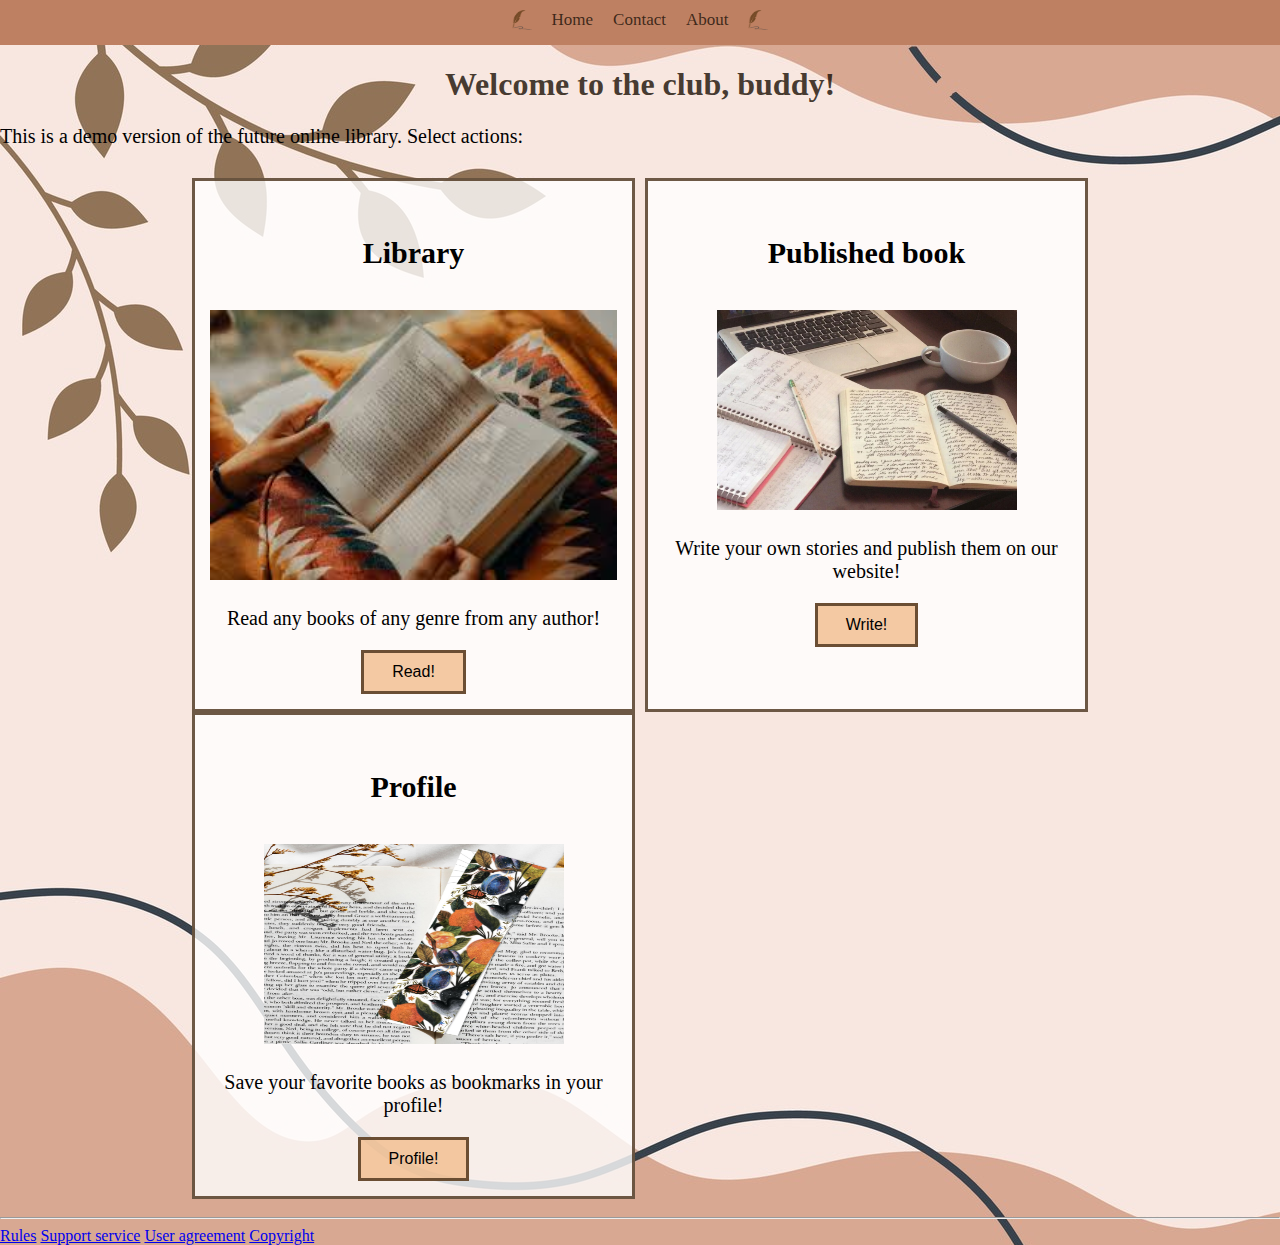
==== html/index.html @ 0eadd73e "Add files via upload" ====
<!DOCTYPE html>
<html lang="en">
<head>
    <meta charset="UTF-8">
    <meta name="viewport" content="width=device-width, initial-scale=1.0">
    
    <link rel="stylesheet" href="../css/Style.css">
    
    <title>DemoOnlib</title>
</head>

<body>

<div class="navigation-bar">
    <div><img src="../Image/Logo.png" alt="Logo" width="20" height="20"></div>
    <div><a class="active" href="#home">Home</a></div>
    <div><a class="active" href="#contact">Contact</a></div>
    <div><a class="active" href="#about">About</a></div>  
    <div class="logo1"><img src="../Image/Logo.png" alt="Logo" width="20" height="20"></div>
    
</div>


    
<h1 class="main_h">Welcome to the club, buddy!</h1>
<p class="main_paragraph">This is a demo version of the future online library. Select actions:</p>
    
<div class="grid-container">
    <div class="grid-item">
        <h4 class="heading">Library</h4>
        <img class="imgc" src="../Image/Book.jpg" alt="Reading books" width="300" height="200">
        <p class = "paragraph">Read any books of any genre from any author!</p>
        <button class="button">Read!</button>
    </div>
    <div class="grid-item">
        <h4 class="heading">Published book </h4>
        <img src="../Image/WriteBook.jpg" alt="Writing books" width="300" height="200">
        <p class = "paragraph">Write your own stories and publish them on our website!</p>
        <button class="button">Write!</button>
    </div>
    <div class="grid-item">
        <h4 class="heading">Profile</h4>
        <img src="../Image/ReadBook.jpg" alt="Saving books" width="300" height="200">
        <p class = "paragraph">Save your favorite books as bookmarks in your profile!</p>
        <button class="button">Profile!</button>
    </div>  
</div> 

<hr>
<footer>
    <a href="#rules">Rules</a>
    <a href="#SupportService">Support service</a>
    <a href="#UserAgreement">User agreement</a>
    <a href="#Copyright">Copyright</a>
  </footer>

</body>
</html>
---- css/Style.css ----
@media(max-width: 400px){
  .grid-container{
    grid-template-columns: repeat(1, 1fr);
  }
  .grid-item {
    padding: 10px;
  }
}

body{
  background:url(../Image/background.jpg);
  margin:0;
}
.grid-container {
    display: grid;

    column-gap: 10px;
    grid-template-columns: repeat(auto-fill, minmax(340px, 1fr));
    /* background-color: rgba(136, 77, 47, 0.8); */
    margin: 0 auto;
    width: 70%;
    padding: 10px;
    max-width: 1200px;
    justify-content: center;
  }
  .grid-item {
    
    background-color: rgba(255, 255, 255, 0.8);
    border: 3px solid rgba(73, 48, 24, 0.8);
    padding: 15px;
    font-size: 30px;
    text-align: center;
    transition: transform 0.2s;
  }

  .grid-item:hover {
    background-color: rgba(241, 189, 141, 0.8);
    transform: scale(1.13);

  }
.heading{
  font-size: 30px;
}
.paragraph{
  font-size: 20px;
  
}
.main_h{
  color: rgba(22, 11, 1, 0.8);
  text-align: center;
}
.main_paragraph{
  font-size: 20px;
}
.button{
  background-color: rgba(241, 189, 141, 0.8);
  border: solid rgba(73, 48, 24, 0.8);
  color: rgb(0, 0, 0);
  padding: 10px 28px;
  text-align: center;
  text-decoration: none;
  font-size: 16px;

}
.button:hover{
  font-size: 20px;
  color: rgba(20, 13, 7, 0.8);
  background-color: #be8062;
  border: rgba(73, 48, 24, 0.8);
}

.navigation-bar{
  display: flex;
  background-color: #be8062;
  justify-content: center;
}
.navigation-bar > div {
  background-color: #be8062;
  margin: 5px;
  padding: 5px;
  font-size: 17px;
}
.active{
  background-color: #be8062;
  color: rgba(26, 16, 8, 0.8);
  text-align: center;
  text-decoration: none;
  display: inline-block;
}
.active:hover{
  color: rgba(241, 189, 141, 0.8);
}
.logo1{
  justify-content: right;
}

.imgc {
  width: 100%;
  height: auto;
  max-width: 100%;
}
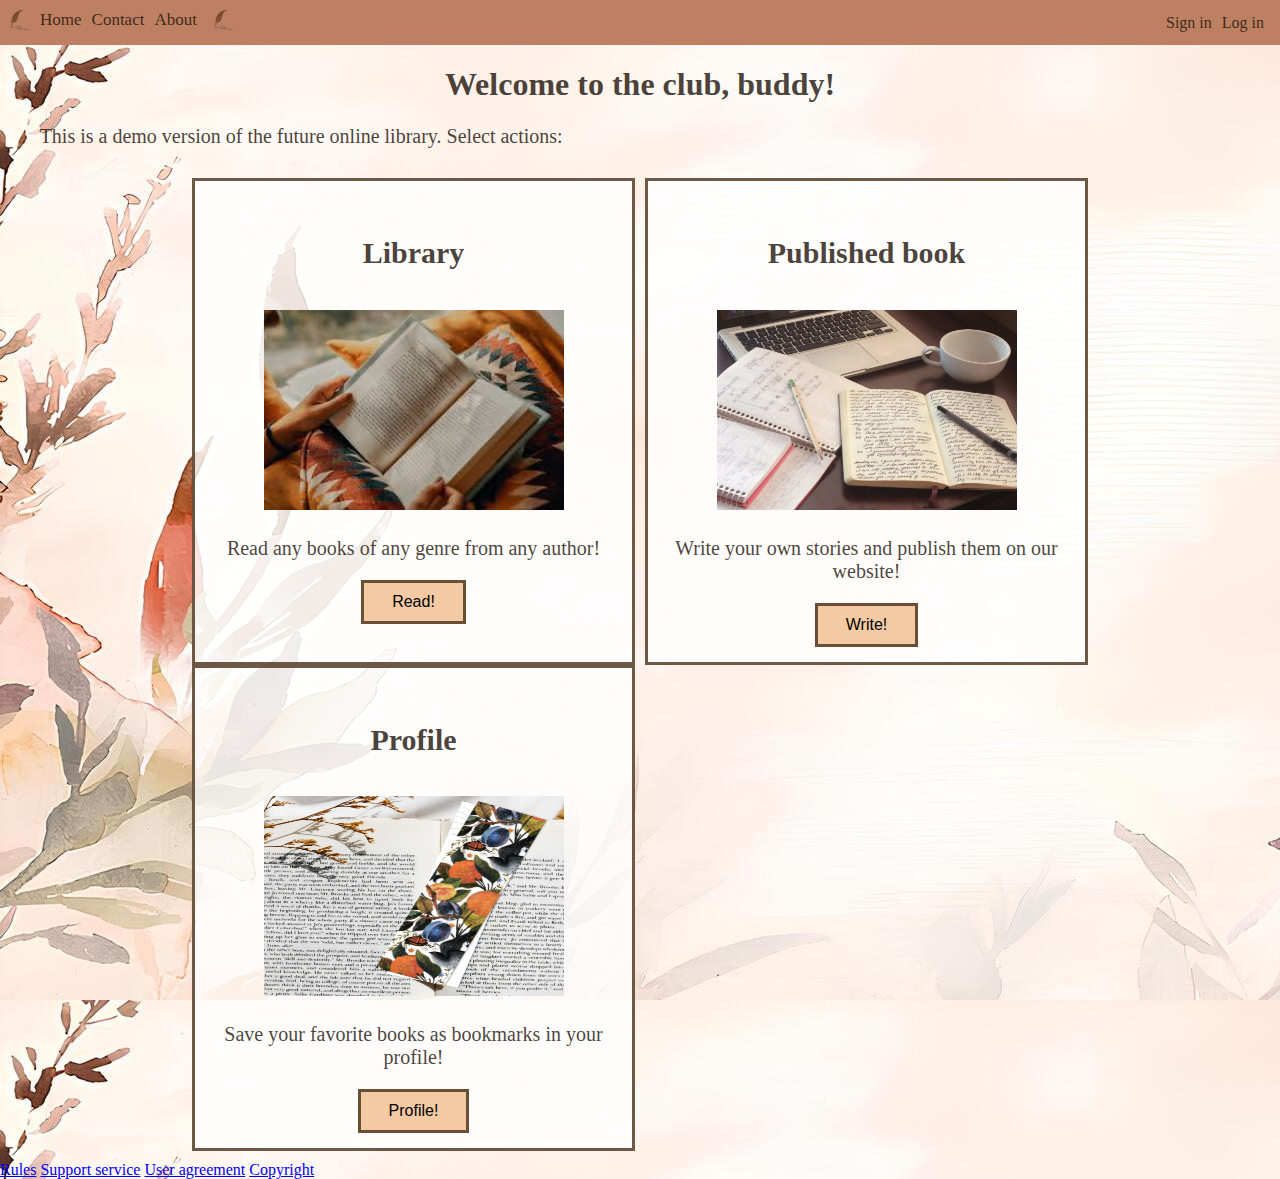
==== commit 373dd8cc: "Add files via upload" ====
--- a/html/index.html
+++ b/html/index.html
@@ -12,18 +12,26 @@
 <body>
 
 <div class="navigation-bar">
-    <div><img src="../Image/Logo.png" alt="Logo" width="20" height="20"></div>
-    <div><a class="active" href="#home">Home</a></div>
-    <div><a class="active" href="#contact">Contact</a></div>
-    <div><a class="active" href="#about">About</a></div>  
-    <div class="logo1"><img src="../Image/Logo.png" alt="Logo" width="20" height="20"></div>
+    <div class="navbar">
+        <div class="logo"><img src="../Image/Logo.png" alt="Logo" width="20" height="20"></div>
+        <a class="active" href="#home">Home</a>
+        <a class="active" href="#contact">Contact</a>
+        <a class="active" href="#about">About &nbsp &nbsp</a>
+        <div class="logo"><img src="../Image/Logo.png" alt="Logo" width="20" height="20"></div>
+    </div>  
+    
+    
+    <div class="account"></div>
+        <a class="active2" href="#SigIn">Sign in</a>
+        <a class="active2" href="#LogIn">Log in &nbsp &nbsp</a>
+    </div>
     
 </div>
 
 
     
 <h1 class="main_h">Welcome to the club, buddy!</h1>
-<p class="main_paragraph">This is a demo version of the future online library. Select actions:</p>
+<p class="main_paragraph">&nbsp &nbsp &nbsp &nbsp This is a demo version of the future online library. Select actions:</p>
     
 <div class="grid-container">
     <div class="grid-item">
@@ -46,13 +54,12 @@
     </div>  
 </div> 
 
-<hr>
+
 <footer>
     <a href="#rules">Rules</a>
     <a href="#SupportService">Support service</a>
     <a href="#UserAgreement">User agreement</a>
     <a href="#Copyright">Copyright</a>
   </footer>
-
 </body>
 </html>--- a/css/Style.css
+++ b/css/Style.css
@@ -1,13 +1,3 @@
-
-@media(max-width: 400px){
-  .grid-container{
-    grid-template-columns: repeat(1, 1fr);
-  }
-  .grid-item {
-    padding: 10px;
-  }
-}
-
 body{
   background:url(../Image/background.jpg);
   margin:0;
@@ -32,6 +22,7 @@
     font-size: 30px;
     text-align: center;
     transition: transform 0.2s;
+    color: rgba(26, 16, 8, 0.8);
   }
 
   .grid-item:hover {
@@ -47,11 +38,12 @@
   
 }
 .main_h{
-  color: rgba(22, 11, 1, 0.8);
   text-align: center;
+  color: rgba(26, 16, 8, 0.8);
 }
 .main_paragraph{
   font-size: 20px;
+  color: rgba(26, 16, 8, 0.8);
 }
 .button{
   background-color: rgba(241, 189, 141, 0.8);
@@ -72,8 +64,9 @@
 
 .navigation-bar{
   display: flex;
+  justify-content: space-between;
+  align-items: center;
   background-color: #be8062;
-  justify-content: center;
 }
 .navigation-bar > div {
   background-color: #be8062;
@@ -81,22 +74,35 @@
   padding: 5px;
   font-size: 17px;
 }
+.navbar{
+  display: flex;  
+  flex-grow: 1;
+}
+.account{
+  display: flex; 
+  margin-left: auto;
+}
 .active{
   background-color: #be8062;
   color: rgba(26, 16, 8, 0.8);
   text-align: center;
   text-decoration: none;
+  margin-left: 10px;
+}
+.active2{
+  background-color: #be8062;
+  color: rgba(26, 16, 8, 0.8);
+  text-align: center;
+  text-decoration: none;
+  margin-left: 10px;
   display: inline-block;
+  justify-content: left;
+
 }
 .active:hover{
   color: rgba(241, 189, 141, 0.8);
 }
-.logo1{
-  justify-content: right;
+.active2:hover{
+  color: rgba(241, 189, 141, 0.8);
 }
 
-.imgc {
-  width: 100%;
-  height: auto;
-  max-width: 100%;
-}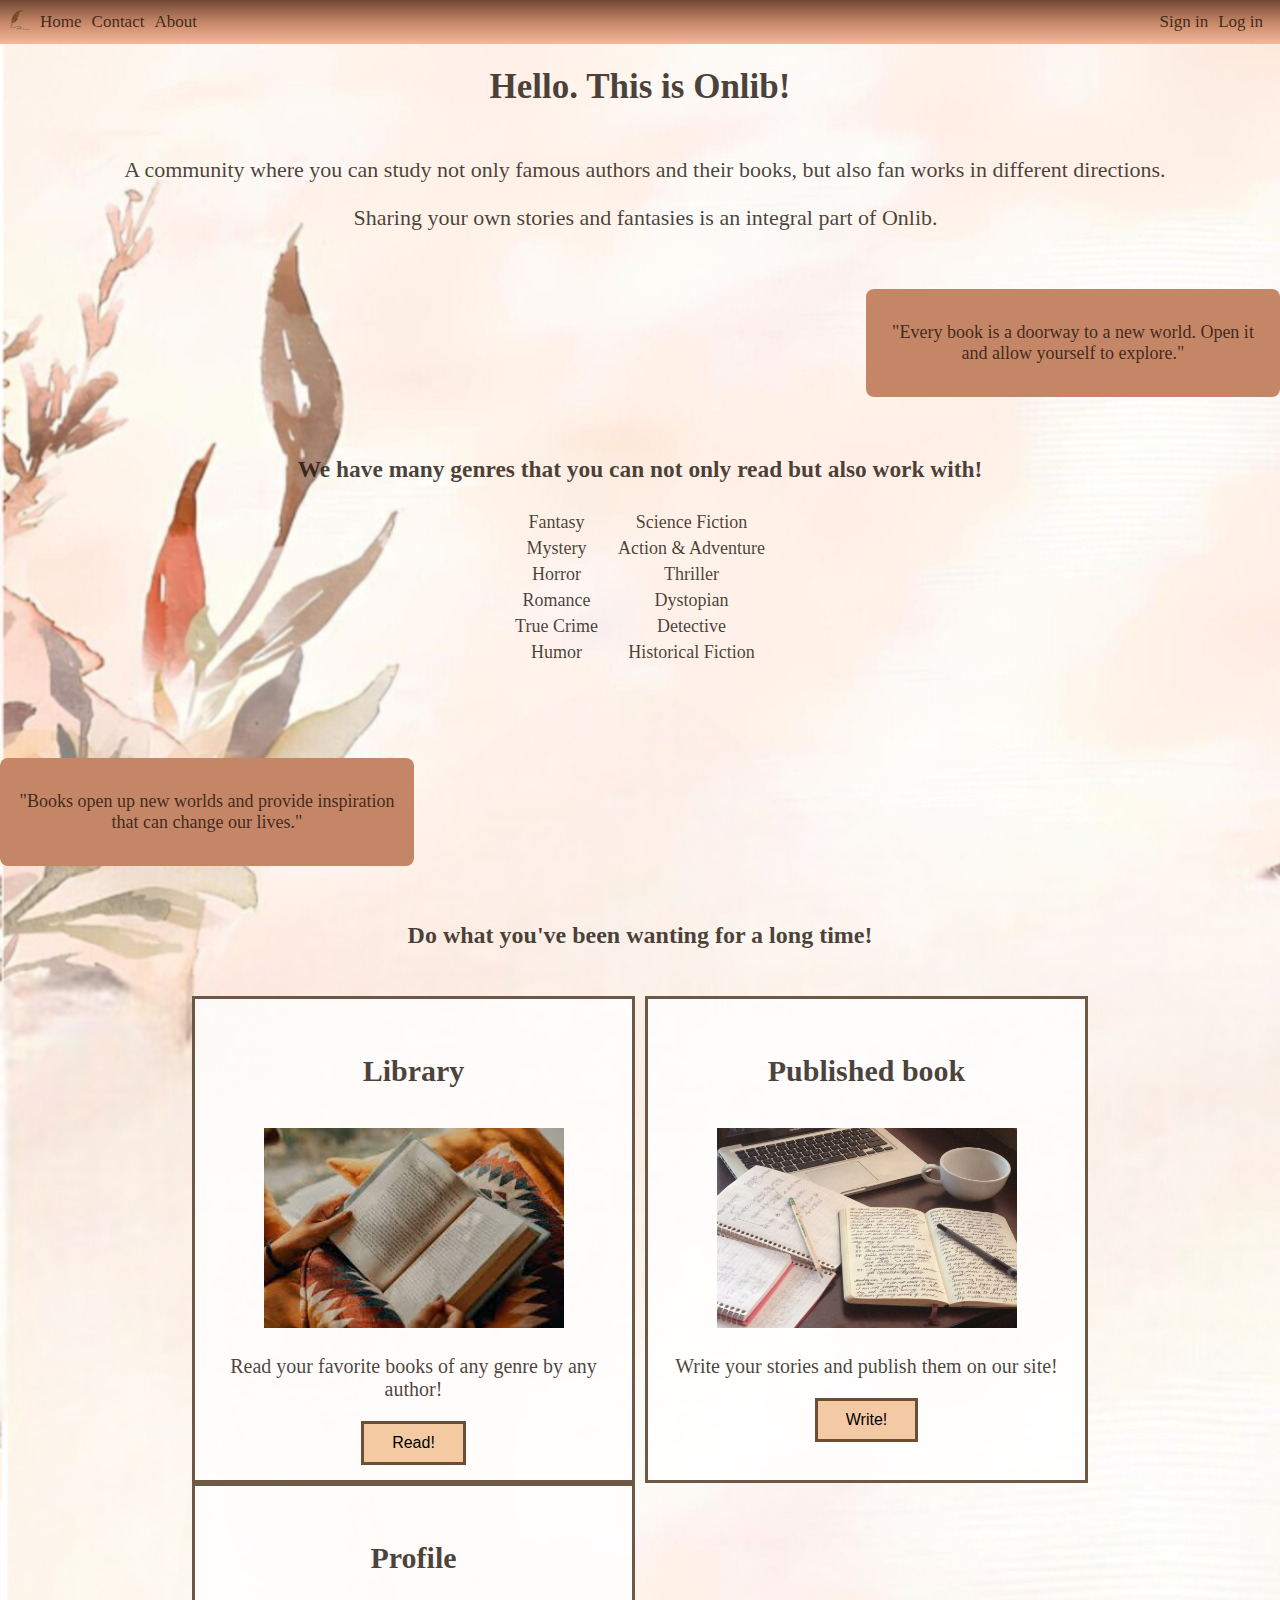
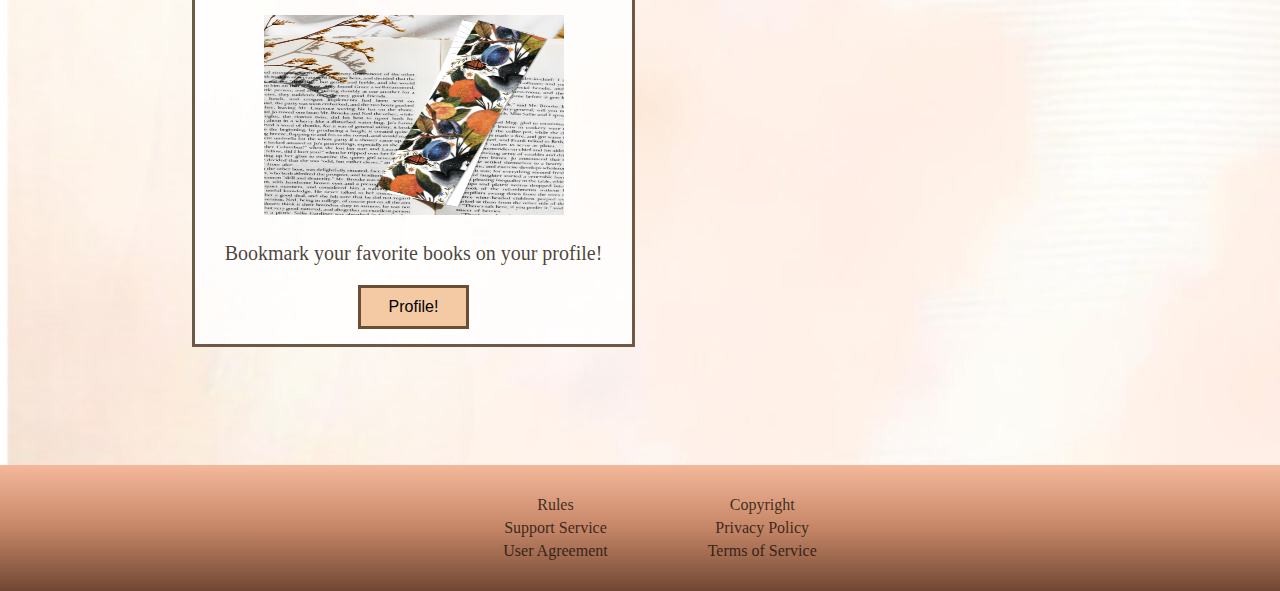
==== commit 8d4f302f: "Add files via upload" ====
--- a/html/index.html
+++ b/html/index.html
@@ -1,65 +1,121 @@
 <!DOCTYPE html>
 <html lang="en">
 <head>
-    <meta charset="UTF-8">
-    <meta name="viewport" content="width=device-width, initial-scale=1.0">
+    <meta charset="UTF-8"> <!-- Iestatajam lapas kodējumu uz UTF-8 -->
+    <meta name="viewport" content="width=device-width, initial-scale=1.0"> <!-- Nodrošinam lapas pielāgošanos mobilajām ierīcēm -->
     
-    <link rel="stylesheet" href="../css/Style.css">
+    <link rel="stylesheet" href="../css/Style.css"> <!-- Pievienojam ārējo CSS failu lapas stilizācijai -->
     
-    <title>DemoOnlib</title>
+    <title>DemoOnlib</title> <!-- Lapas virsraksts pārlūkprogrammā -->
+
 </head>
 
 <body>
 
-<div class="navigation-bar">
+<!-- Navigācijas josla -->
+<div class="navigation-bar" id="navigation">
     <div class="navbar">
-        <div class="logo"><img src="../Image/Logo.png" alt="Logo" width="20" height="20"></div>
-        <a class="active" href="#home">Home</a>
-        <a class="active" href="#contact">Contact</a>
-        <a class="active" href="#about">About &nbsp &nbsp</a>
-        <div class="logo"><img src="../Image/Logo.png" alt="Logo" width="20" height="20"></div>
+        <div class="logo"><img src="../Image/Logo.png" alt="Logo" width="20" height="20"></div> <!-- Logotips pa kreisi navigācijā -->
+        <a class="active" href="#home">Home</a> <!-- Saite uz sākumlapu -->
+        <a class="active" href="#contact">Contact</a> <!-- Saite uz kontaktu lapu -->
+        <a class="active" href="#about">About</a> <!-- Saite uz lapu "Par mums" -->
     </div>  
-    
-    
-    <div class="account"></div>
-        <a class="active2" href="#SigIn">Sign in</a>
-        <a class="active2" href="#LogIn">Log in &nbsp &nbsp</a>
-    </div>
-    
+    <div class="account"></div> <!-- Bloks konta pārvaldīšanai -->
+        <a class="active2" href="#SigIn">Sign in</a> <!-- Saite uz reģistrācijas lapu -->
+        <a class="active2" href="#LogIn">Log in &nbsp &nbsp </a> <!-- Saite uz pierakstīšanās lapu -->
+    </div>    
 </div>
 
+<!-- Galvenais virsraksts un ievada teksts -->
+<h1 class="main_h">Hello. This is Onlib!</h1> <!-- Galvenais virsraksts -->
+<p class="main_paragraph"><br>&nbsp A community where you can study not only famous authors and their books, but also fan works in different directions. </p> <!-- Ievada paragrāfs -->
+<p class="main_paragraph">&nbsp Sharing your own stories and fantasies is an integral part of Onlib. </p> <!-- Ievada paragrāfs -->
 
-    
-<h1 class="main_h">Welcome to the club, buddy!</h1>
-<p class="main_paragraph">&nbsp &nbsp &nbsp &nbsp This is a demo version of the future online library. Select actions:</p>
-    
+<br><br>
+
+<aside class="aside1">
+    <p>"Every book is a doorway to a new world. Open it and allow yourself to explore."</p> <!-- Citāts par grāmatām -->
+</aside>
+
+<br><br><br><br><br><br><br><br>
+
+<div class="info-container">
+    <h3 class="info">We have many genres that you can not only read but also work with!</h3> <!-- Informācija par žanriem -->
+    <div class="list-row">
+        <ul class="list-container">
+            <li>Fantasy</li>
+            <li>Mystery</li>
+            <li>Horror</li>
+            <li>Romance</li>
+            <li>True Crime</li>
+            <li>Humor</li>
+        </ul>
+        <ul class="list-container">
+            <li>Science Fiction</li>
+            <li>Action & Adventure</li>
+            <li>Thriller</li>
+            <li>Dystopian</li>
+            <li>Detective</li>
+            <li>Historical Fiction</li>
+        </ul>
+    </div>
+</div>
+
+<br><br><br><br><br>
+
+<aside class="aside2">
+    <p>"Books open up new worlds and provide inspiration that can change our lives."</p> <!-- Citāts par iedvesmu, ko sniedz grāmatas -->
+</aside>
+
+<br><br><br><br><br><br><br><br>
+
+<h2 class="hGrid">Do what you've been wanting for a long time!</h2> <!-- Aicinājums rīkoties -->
+
+<br>
+
+<!-- Grid izkārtojums ar trim blokiem -->
 <div class="grid-container">
     <div class="grid-item">
-        <h4 class="heading">Library</h4>
-        <img class="imgc" src="../Image/Book.jpg" alt="Reading books" width="300" height="200">
-        <p class = "paragraph">Read any books of any genre from any author!</p>
-        <button class="button">Read!</button>
+        <h4 class="headingGrid">Library</h4> <!-- Bloka virsraksts -->
+        <img src="../Image/Book.jpg" alt="Reading books" width="300" height="200"> <!-- Attēls ar grāmatu -->
+        <p class = "paragraphGrid">Read your favorite books of any genre by any author!</p> <!-- Bloka apraksts -->
+        <button class="button">Read!</button> <!-- Poga lasīšanai -->
     </div>
     <div class="grid-item">
-        <h4 class="heading">Published book </h4>
-        <img src="../Image/WriteBook.jpg" alt="Writing books" width="300" height="200">
-        <p class = "paragraph">Write your own stories and publish them on our website!</p>
-        <button class="button">Write!</button>
+        <h4 class="headingGrid">Published book </h4> <!-- Otrā bloka virsraksts -->
+        <img src="../Image/WriteBook.jpg" alt="Writing books" width="300" height="200"> <!-- Attēls ar grāmatas rakstīšanu -->
+        <p class = "paragraphGrid">Write your stories and publish them on our site!</p> <!-- Apraksts -->
+        <button class="button">Write!</button> <!-- Poga rakstīšanai -->
     </div>
     <div class="grid-item">
-        <h4 class="heading">Profile</h4>
-        <img src="../Image/ReadBook.jpg" alt="Saving books" width="300" height="200">
-        <p class = "paragraph">Save your favorite books as bookmarks in your profile!</p>
-        <button class="button">Profile!</button>
+        <h4 class="headingGrid">Profile</h4> <!-- Trešā bloka virsraksts -->
+        <img src="../Image/ReadBook.jpg" alt="Saving books" width="300" height="200"> <!-- Attēls ar grāmatu saglabāšanu -->
+        <p class = "paragraphGrid">Bookmark your favorite books on your profile!</p> <!-- Apraksts -->
+        <button class="button">Profile!</button> <!-- Poga profila apskatei -->
     </div>  
 </div> 
 
+<br><br><br><br><br><br>
 
-<footer>
-    <a href="#rules">Rules</a>
-    <a href="#SupportService">Support service</a>
-    <a href="#UserAgreement">User agreement</a>
-    <a href="#Copyright">Copyright</a>
-  </footer>
+<!-- Kājene ar saitēm uz dažādām lapām -->
+<footer id="footer">
+    <div class="footer-container">
+        <div class="footer-section">
+            <ul class="footer-links">
+                <li><a href="#rules">Rules</a></li> <!-- Saite uz noteikumiem -->
+                <li><a href="#SupportService">Support Service</a></li> <!-- Saite uz atbalsta dienestu -->
+                <li><a href="#UserAgreement">User Agreement</a></li> <!-- Saite uz lietotāja līgumu -->
+            </ul>
+        </div>
+        <div class="footer-section">
+            <ul class="footer-links">
+                <li><a href="#Copyright">Copyright</a></li> <!-- Saite uz autortiesībām -->
+                <li><a href="#PrivacyPolicy">Privacy Policy</a></li> <!-- Saite uz privātumu -->
+                <li><a href="#TermsOfService">Terms of Service</a></li> <!-- Saite uz pakalpojumu noteikumiem -->
+            </ul>
+        </div>
+    </div>
+</footer>
+
 </body>
 </html>--- a/css/Style.css
+++ b/css/Style.css
@@ -1,108 +1,257 @@
 body{
-  background:url(../Image/background.jpg);
-  margin:0;
-}
+  background:url(../Image/background.jpg); /* Iestatām fona attēlu */
+  margin:0; /* Noņemam noklusēto malu */
+}
+
+/* Navigācijas josla */
+.navigation-bar{
+  display: flex; /* Flexbox izkārtojums navigācijai */
+  justify-content: space-between; /* Atstarpes starp navigācijas elementiem */
+  align-items: center; /* Elementu vertikāla izlīdzināšana */
+  background-image: linear-gradient(#704733,#c58667,#f5b89a); /* Fona krāsa ar gradientu */
+}
+
+.navigation-bar > div {
+  margin: 5px; /* Malas ap katru navigācijas elementu */
+  padding: 5px; /* Atstarpe iekšpusē */
+}
+
+.navbar{
+  display: flex; /* Flexbox izkārtojums */
+  align-items: center; /* Elementu vertikāla izlīdzināšana */
+  flex-grow: 1; /* Izplešas, lai aizpildītu vietu */
+  transition: transform 0.3s ease; /* Pārejas efekts uz transformācijām */
+}
+
+.account{
+  display: flex; /* Flexbox izkārtojums konta sadaļai */
+  margin-left: auto; /* Novietojam konta bloku pa labi */
+}
+
+.active{
+  color: rgba(26, 16, 8, 0.8); /*Teksta krāsa */
+  text-align: center; /* Centrējam tekstu */
+  text-decoration: none; /* Noņemam noklusēto teksta apakšsvītrojumu */
+  margin-left: 10px; /* Atstarpes starp saitēm */
+  font-size: 17px; /* Fonta izmērs navigācijas tekstam */
+}
+
+.active2{
+  color: rgba(26, 16, 8, 0.8); /*Teksta krāsa */
+  text-align: center; /* Centrējam tekstu */
+  text-decoration: none; /* Noņemam noklusēto teksta apakšsvītrojumu */
+  margin-left: 10px; /* Atstarpes starp saitēm */
+  display: inline-block; /* Rindas bloks, lai pareizi rādītu atstarpi */
+  justify-content: left; /* Teksta novietošana pa kreisi */
+  font-size: 17px; /* Fonta izmērs navigācijas tekstam */
+}
+
+.active:hover {
+  color: rgba(241, 189, 141, 0.8); /* Teksta krāsa, kad pele tiek pārvilkta */
+  transform: scale(1.2); /* Saites mērogošana uz augšu, kad pele ir virs tām */
+}
+
+.active2:hover {
+  color: rgba(241, 189, 141, 0.8); /* Teksta krāsa, kad pele tiek pārvilkta */
+  transform: scale(1.2); /* Saites mērogošana uz augšu, kad pele ir virs tām */
+}
+
+/* Galvenais virsraksts un paragrāfi */
+.main_h{
+  text-align: center; /* Centrējam galveno virsrakstu */
+  font-size: 35px; /* Fonta izmērs galvenajam virsrakstam */
+  color: rgba(26, 16, 8, 0.8); /* Teksta krāsa */
+}
+
+.main_paragraph{
+  text-align: center; /* Centrējam tekstu */
+  font-size: 22px; /* Iestatām fonta izmēru paragrāfam */
+  color: rgba(26, 16, 8, 0.8); /* Teksta krāsa */
+  animation: gradientText 4s ease-in-out infinite; /* Gradienta teksta animācija */
+}
+
+@keyframes gradientText {
+  0% {
+    color: rgba(26, 16, 8, 0.8); /* Sākotnējā krāsa */
+  }
+  25% {
+    color: #704733; /* Pirmā pāreja krāsā */
+  }
+  50% {
+    color: #c58667; /* Otrā pāreja krāsā */
+  }
+  75% {
+    color: #704733; /* Trešā pāreja krāsā */
+  }
+  100% {
+    color: rgba(88, 35, 0, 0.8); /* Beigu krāsa */
+  }
+}
+
+/* Papildu informācija */
+.container {
+  display: flex; /* Izmantojam flexbox konteineram */
+  flex-direction: column; /* Novietojam elementus kolonnā */
+  margin: 20px; /* Atstarpe visam konteineram */
+}
+
+.info-container {
+  text-align: center; /* Centrējam tekstu */
+  color: rgba(26, 16, 8, 0.8); /* Teksta krāsa */
+  font-size: 20px; /* Fonta izmērs */
+}
+
+.list-row {
+  display: flex; /* Izmantojam flexbox, lai izvietotu sarakstus vienā rindā */
+  justify-content: center; /* Centrējam sarakstus */
+  margin-top: 10px; /* Atstarpe virs saraksta */
+}
+
+.list-container {
+  list-style-type: none; /* Uzdodam, lai nav saraksta marķējuma */
+  padding: 0; /* Uzdodam, lai nebūtu iekšējā atstarpes */
+  margin: 0 10px; /* Atstarpe starp sarakstiem */
+}
+
+.list-container li {
+  margin: 5px 0; /* Atstarpe starp saraksta elementiem */
+  font-size: 18px; /* Fonta izmērs saraksta elementiem */
+  animation: gradientText 4s ease-in-out infinite; /* Gradienta teksta animācija */
+}
+
+/* Aside */
+aside {
+  width: 30%; /* Fiksēta platuma uzstādīšana aside */
+  background-color: #c58667; /* Fona krāsa aside */
+  color: rgba(26, 16, 8, 0.8); /* Teksta krāsa */
+  text-align: center; /* Teksta centrēšana */
+  border-radius: 8px; /* Stūra noapaļošana */
+  font-size: 18px; /* Fonta izmērs */
+  padding: 15px; /* Iekšējā atstarpe aside */
+  margin-bottom: 20px; /* Apakšējā atstarpe, lai atdalītu */
+}
+.aside1{
+  float: right; /* Novieto aside1 pa labi */
+}
+.aside2{
+  float: left; /* Novieto aside2 pa kreisi */
+}
+
+@media (max-width: 768px) {
+  aside {
+    width: 100%; /* Mazajiem ekrāniem aside aizņem visu platumu */
+    float: none; /* Noņemam peldēšanu (float) */
+    margin: 10px 0; /* Atstarpe augšā un apakšā */
+  }
+}
+
+/* Kartes */
+.hGrid{
+  color:rgba(26, 16, 8, 0.8); /* Teksta krāsa */
+  text-align: center; /* Teksta centrēšana */
+}
+
 .grid-container {
-    display: grid;
-
-    column-gap: 10px;
-    grid-template-columns: repeat(auto-fill, minmax(340px, 1fr));
-    /* background-color: rgba(136, 77, 47, 0.8); */
-    margin: 0 auto;
-    width: 70%;
-    padding: 10px;
-    max-width: 1200px;
-    justify-content: center;
-  }
-  .grid-item {
-    
-    background-color: rgba(255, 255, 255, 0.8);
-    border: 3px solid rgba(73, 48, 24, 0.8);
-    padding: 15px;
-    font-size: 30px;
-    text-align: center;
-    transition: transform 0.2s;
-    color: rgba(26, 16, 8, 0.8);
-  }
-
-  .grid-item:hover {
-    background-color: rgba(241, 189, 141, 0.8);
-    transform: scale(1.13);
-
-  }
-.heading{
-  font-size: 30px;
-}
-.paragraph{
-  font-size: 20px;
+    display: grid; /* Izmantojam grid izkārtojumu elementiem */
+    column-gap: 10px; /* Kolonnu atstarpes */
+    grid-template-columns: repeat(auto-fill, minmax(340px, 1fr)); /* Automātiski aizpilda kolonnu */
+    margin: 0 auto; /* Centrējam gridu horizontāli */
+    width: 70%; /* Iestatām platumu uz 70% */
+    padding: 10px; /* Iekšējā atstarpe */
+    max-width: 1200px; /* Maksimālais platums */
+    justify-content: center; /* Centrējam saturu gridā */
+}
+
+.grid-item {
+    background-color: rgba(255, 255, 255, 0.8); /* Fona krāsa */
+    border: 3px solid rgba(73, 48, 24, 0.8); /* Robežas krāsa un biezums */
+    padding: 15px; /* Iekšējā atstarpe */
+    font-size: 30px; /* Fonta izmērs */
+    text-align: center; /* Teksta centrēšana */
+    transition: transform 0.2s; /* Animācija, kad tiek pārvietots elements */
+    color: rgba(26, 16, 8, 0.8); /* Teksta krāsa */
+}
   
-}
-.main_h{
-  text-align: center;
-  color: rgba(26, 16, 8, 0.8);
-}
-.main_paragraph{
-  font-size: 20px;
-  color: rgba(26, 16, 8, 0.8);
-}
-.button{
-  background-color: rgba(241, 189, 141, 0.8);
-  border: solid rgba(73, 48, 24, 0.8);
-  color: rgb(0, 0, 0);
-  padding: 10px 28px;
-  text-align: center;
-  text-decoration: none;
-  font-size: 16px;
-
-}
-.button:hover{
-  font-size: 20px;
-  color: rgba(20, 13, 7, 0.8);
-  background-color: #be8062;
-  border: rgba(73, 48, 24, 0.8);
-}
-
-.navigation-bar{
-  display: flex;
-  justify-content: space-between;
-  align-items: center;
-  background-color: #be8062;
-}
-.navigation-bar > div {
-  background-color: #be8062;
-  margin: 5px;
-  padding: 5px;
-  font-size: 17px;
-}
-.navbar{
-  display: flex;  
-  flex-grow: 1;
-}
-.account{
-  display: flex; 
-  margin-left: auto;
-}
-.active{
-  background-color: #be8062;
-  color: rgba(26, 16, 8, 0.8);
-  text-align: center;
-  text-decoration: none;
-  margin-left: 10px;
-}
-.active2{
-  background-color: #be8062;
-  color: rgba(26, 16, 8, 0.8);
-  text-align: center;
-  text-decoration: none;
-  margin-left: 10px;
-  display: inline-block;
-  justify-content: left;
-
-}
-.active:hover{
-  color: rgba(241, 189, 141, 0.8);
-}
-.active2:hover{
-  color: rgba(241, 189, 141, 0.8);
-}
-
+.headingGrid{
+    font-size: 30px; /* Fonta izmērs */
+}
+  
+.paragraphGrid{
+    font-size: 20px; /* Fonta izmērs */
+}
+
+.button {
+  background-color: rgba(241, 189, 141, 0.8); /* Pogas fona krāsa */
+  border: solid rgba(73, 48, 24, 0.8); /* Pogas apmale */
+  color: rgb(0, 0, 0); /* Teksta krāsa */
+  padding: 10px 28px; /* Iekšējās atstarpes ap pogu */
+  text-align: center; /* Teksta centrēšana */
+  text-decoration: none; /* Bez teksta dekorācijas */
+  font-size: 16px; /* Fonta izmērs */
+  transition: all 0.3s ease; /* Pārejas efekts visiem stiliem */
+}
+
+.grid-item:hover {
+    background-color: rgba(241, 189, 141, 0.8); /* Fona krāsa, kad pele tiek pārvilkta pār elementu */
+    transform: scale(1.13); /* Palielinām elementu, kad pele tiek pārvilkta */
+}
+
+.button:hover {
+    font-size: 20px; /* Mainām fonta izmēru, kad pele tiek pārvilkta */
+    color: rgba(20, 13, 7, 0.8); /* Teksta krāsa, kad pele tiek pārvilkta */
+    background-color: #be8062; /* Fona krāsa, kad pele tiek pārvilkta */
+    border: rgba(73, 48, 24, 0.8); /* Robeža, kad pele tiek pārvilkta */
+    animation: pulse 1s infinite; /* Pārnesto efektu animācija, kad peles rādītājs atrodas uz pogas */
+}
+
+@keyframes pulse { /* Animācija */
+    0% {
+        transform: scale(1); /* Sākuma stāvoklis (normāls izmērs) */
+        box-shadow: 0 0 5px rgba(155, 100, 51, 0.8); /* Sākotnējā ēna ap objektu */
+    }
+    50% {
+        transform: scale(1.1); /* Mērogošana par 10% vidū animācijā */
+        box-shadow: 0 0 15px rgba(155, 100, 51, 0.8); /* Lielāka ēna vidū animācijā */
+    }
+    100% {
+        transform: scale(1); /* Beigu stāvoklis (normāls izmērs) */
+        box-shadow: 0 0 5px rgba(155, 100, 51, 0.8); /* Beigu ēna ap objektu */
+    }
+}
+
+/* Footer */
+footer {
+    text-align: center; /* Teksta centrēšana */
+    background-image: linear-gradient(#f5b89a,#c58667,#704733); /* Fona attēla gradienta iestatījums */
+    justify-content: space-around; /* Telpas starp sadaļām */
+    padding: 15px; /* Atstarpe ap konteineru */
+}
+
+.footer-container {
+    display: flex; /* Flexbox izkārtojums */
+    justify-content: center; /* Centrējam kolonnas */
+}
+
+.footer-section {
+    margin: 0 30px; /* Atstarpe starp sadaļām */
+}
+
+.footer-links {
+    list-style: none; /* Noņemam saraksta marķierus */
+}
+
+.footer-links li {
+    margin: 5px 0; /* Atstarpe starp saraksta elementiem */
+}
+
+.footer-links a {
+    color: rgba(20, 13, 7, 0.8); /* Saites teksta krāsa */
+    text-decoration: none; /* Noņemam apakšsvītrojumu */
+    transition: transform 0.3s ease; /* Gluda pāreja transformācijai */
+    display: inline-block; /* Nodrošinām, ka mērogošana darbojas pareizi */
+}
+
+.footer-links a:hover {
+    color: rgba(241, 189, 141, 0.8); /* Teksta krāsa saitēm, kad pele tiek pārvilkta */
+    transform: scale(1.2); /* Saites mērogošana uz augšu, kad pele ir virs tām */
+}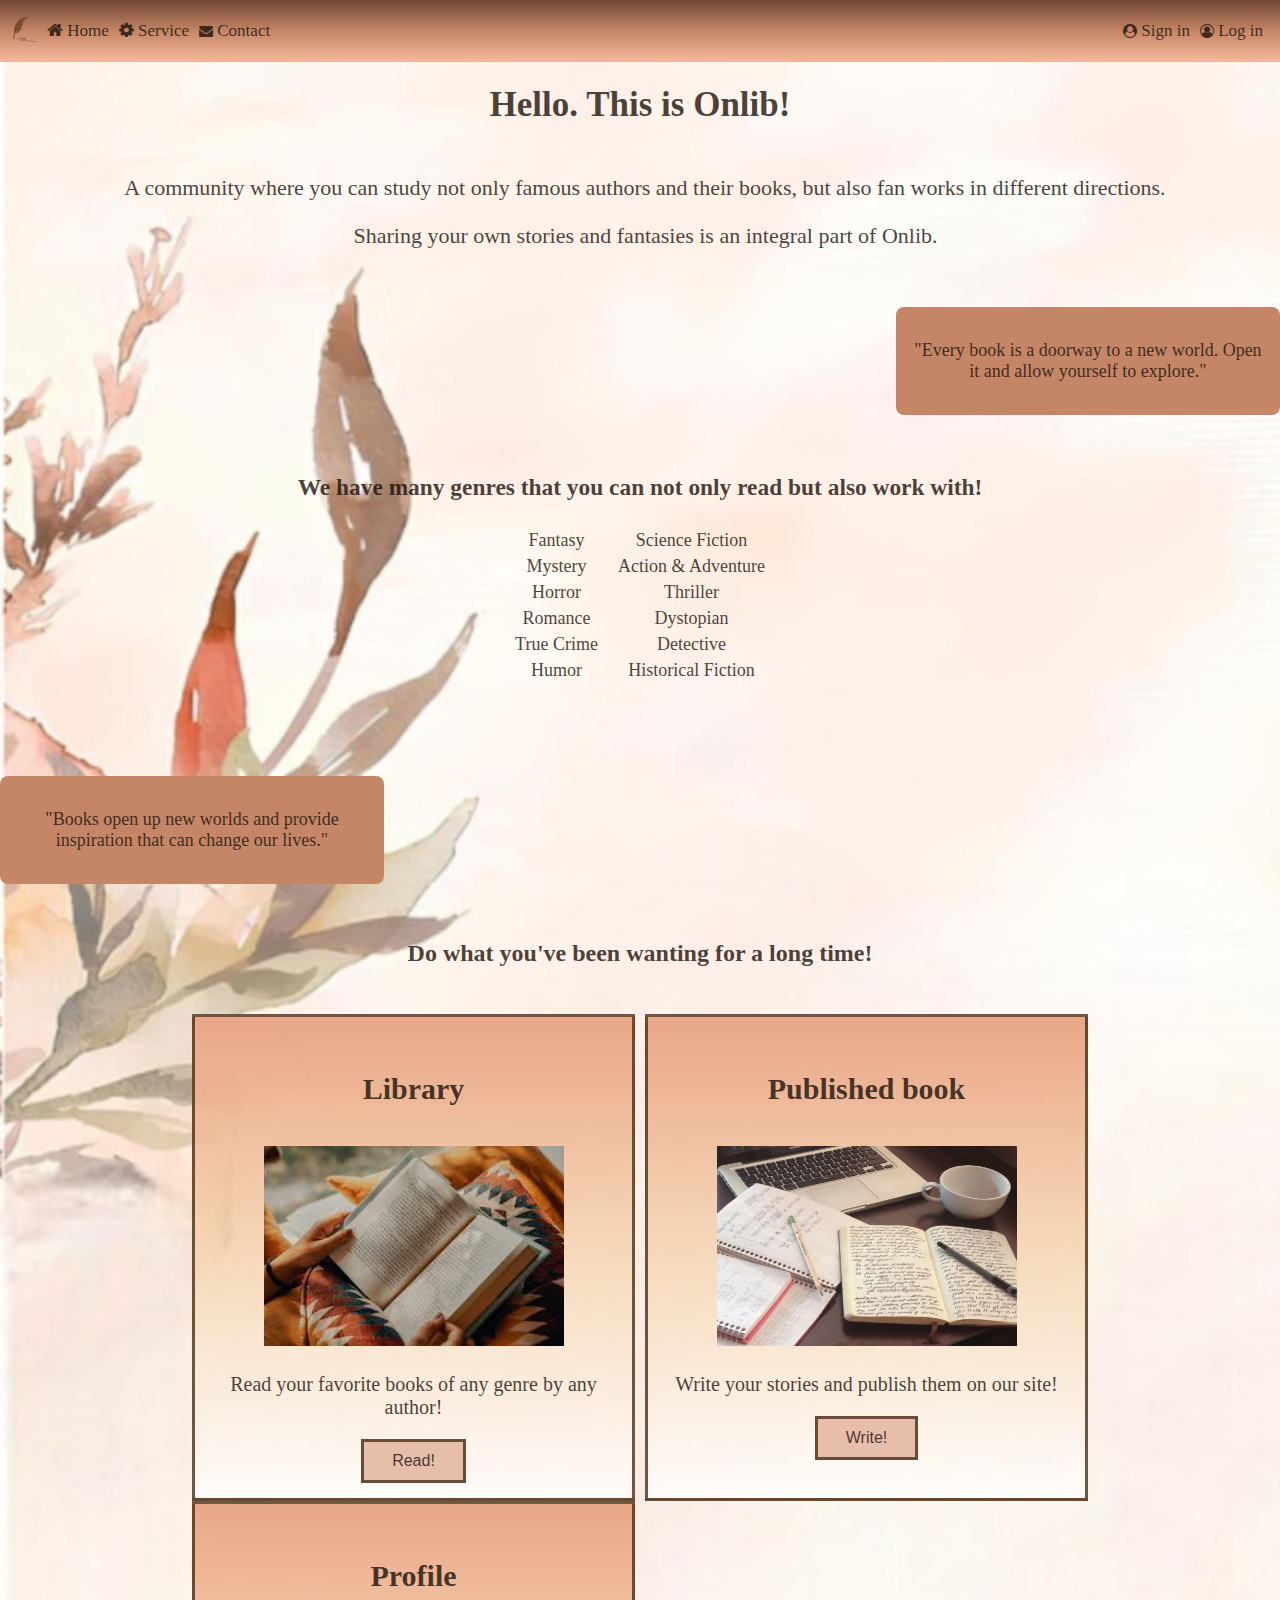
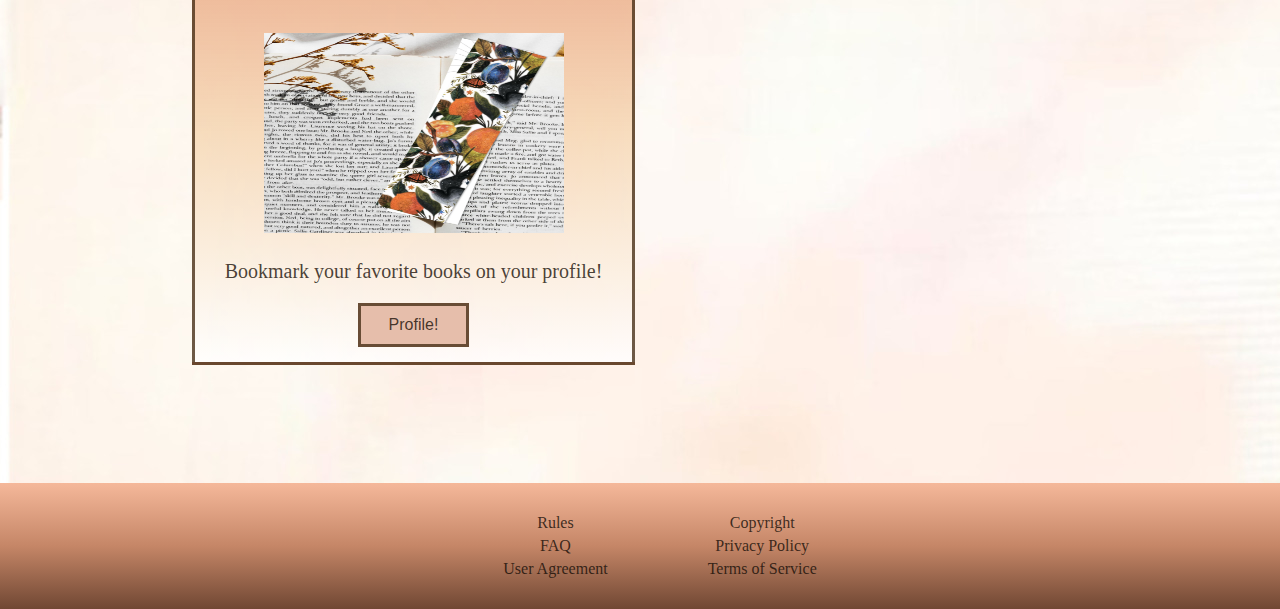
==== commit 0ff9e2b6: "Add files via upload" ====
--- a/html/index.html
+++ b/html/index.html
@@ -5,6 +5,7 @@
     <meta name="viewport" content="width=device-width, initial-scale=1.0"> <!-- Nodrošinam lapas pielāgošanos mobilajām ierīcēm -->
     
     <link rel="stylesheet" href="../css/Style.css"> <!-- Pievienojam ārējo CSS failu lapas stilizācijai -->
+    <link rel="stylesheet" href="https://cdnjs.cloudflare.com/ajax/libs/font-awesome/4.7.0/css/font-awesome.min.css"> <!-- FontAwesome -->
     
     <title>DemoOnlib</title> <!-- Lapas virsraksts pārlūkprogrammā -->
 
@@ -15,14 +16,24 @@
 <!-- Navigācijas josla -->
 <div class="navigation-bar" id="navigation">
     <div class="navbar">
-        <div class="logo"><img src="../Image/Logo.png" alt="Logo" width="20" height="20"></div> <!-- Logotips pa kreisi navigācijā -->
-        <a class="active" href="#home">Home</a> <!-- Saite uz sākumlapu -->
-        <a class="active" href="#contact">Contact</a> <!-- Saite uz kontaktu lapu -->
-        <a class="active" href="#about">About</a> <!-- Saite uz lapu "Par mums" -->
+        <p>&nbsp&nbsp</p>
+        <div class="logo"><img src="../Image/Logo.png" alt="Logo" width="25" height="25"></div> <!-- Logotips pa kreisi navigācijā -->
+        <a class="active" href="#home"><i style="font-size:17px" class="fa">&#xf015;</i> Home</a> <!-- Saite uz kontaktu lapu -->
+        <div class="dropdown"> <!-- Izveidojam nolaižamo sarakstu -->
+            <p class="active"><i style="font: size 14px" class="fa">&#xf013;</i> Service</p> <!-- Aktīvā saite, kas parāda nolaižamā saraksta nosaukumu -->
+            <div class="dropdown-content"> <!-- Nolaižamā satura konteiners -->
+                <a href="#libraryAccess">Library access</a> <!-- Saite uz bibliotēkas piekļuvi -->
+                <a href="#userAccounts">User accounts</a> <!-- Saite uz lietotāju kontiem -->
+                <a href="#Functionality">Functionality</a> <!-- Saite uz funkcionalitāti -->
+                <a href="#Recommendations">Recommendations</a> <!-- Saite uz ieteikumiem -->
+            </div>
+        </div>
+        
+        <a class="active" href="#contact"><i style="font-size:14px" class="fa">&#xf0e0;</i> Contact</a> <!-- Saite uz lapu "Par mums" -->
     </div>  
     <div class="account"></div> <!-- Bloks konta pārvaldīšanai -->
-        <a class="active2" href="#SigIn">Sign in</a> <!-- Saite uz reģistrācijas lapu -->
-        <a class="active2" href="#LogIn">Log in &nbsp &nbsp </a> <!-- Saite uz pierakstīšanās lapu -->
+        <a class="active2" href="#SigIn"><i style="font-size:14px" class="fa">&#xf2bd;</i> Sign in</a> <!-- Saite uz reģistrācijas lapu -->
+        <a class="active2" href="#LogIn"> <i style="font-size:14px" class="fa">&#xf2be;</i> Log in &nbsp &nbsp </a> <!-- Saite uz pierakstīšanās lapu -->
     </div>    
 </div>
 
@@ -103,7 +114,7 @@
         <div class="footer-section">
             <ul class="footer-links">
                 <li><a href="#rules">Rules</a></li> <!-- Saite uz noteikumiem -->
-                <li><a href="#SupportService">Support Service</a></li> <!-- Saite uz atbalsta dienestu -->
+                <li><a href="#FAQ">FAQ</a></li> <!-- Saite uz atbalsta dienestu -->
                 <li><a href="#UserAgreement">User Agreement</a></li> <!-- Saite uz lietotāja līgumu -->
             </ul>
         </div>
--- a/css/Style.css
+++ b/css/Style.css
@@ -12,8 +12,8 @@
 }
 
 .navigation-bar > div {
-  margin: 5px; /* Malas ap katru navigācijas elementu */
-  padding: 5px; /* Atstarpe iekšpusē */
+  margin: 2px; /* Malas ap katru navigācijas elementu */
+  padding: 2px; /* Atstarpe iekšpusē */
 }
 
 .navbar{
@@ -28,6 +28,27 @@
   margin-left: auto; /* Novietojam konta bloku pa labi */
 }
 
+.dropdown-content {
+  display: none; /* Paslēpt nolaižamo saturu pēc noklusējuma */
+  position: absolute; /* Absolūta pozīcija, lai nolaižamais saturs tiktu parādīts virs citiem elementiem */
+  background-color: #c58667; /* Fona krāsa nolaižamajam saturam */
+  min-width: 120px; /* Minimālais platums nolaižamajam saturam */
+}
+
+.dropdown-content a {
+  color: rgba(26, 16, 8, 0.8); /* Saite teksta krāsa */
+  padding: 10px 10px; /* Iekšējās atstarpes ap saiti */
+  text-decoration: none; /* Noņemam noklusēto apakšsvītrojumu */
+  display: block; /* Iestatām saites kā bloku, lai aizpildītu visu platumu */
+}
+.dropdown-content a:hover {
+  background-color: #f5b89a; /* Fona krāsa, kad pele ir virs saites */
+}
+
+.dropdown:hover .dropdown-content {
+  display: block; /* Parādām nolaižamo saturu, kad pele ir virs nolaižamā saraksta */
+}
+
 .active{
   color: rgba(26, 16, 8, 0.8); /*Teksta krāsa */
   text-align: center; /* Centrējam tekstu */
@@ -129,6 +150,7 @@
   font-size: 18px; /* Fonta izmērs */
   padding: 15px; /* Iekšējā atstarpe aside */
   margin-bottom: 20px; /* Apakšējā atstarpe, lai atdalītu */
+  box-sizing: border-box; /* Ieskaitām atstarpes un robežas kopējā platumā */
 }
 .aside1{
   float: right; /* Novieto aside1 pa labi */
@@ -142,6 +164,7 @@
     width: 100%; /* Mazajiem ekrāniem aside aizņem visu platumu */
     float: none; /* Noņemam peldēšanu (float) */
     margin: 10px 0; /* Atstarpe augšā un apakšā */
+    box-sizing: border-box; /* Pārliecināmies, ka atstarpes un robežas tiek iekļautas platumā */
   }
 }
 
@@ -163,7 +186,8 @@
 }
 
 .grid-item {
-    background-color: rgba(255, 255, 255, 0.8); /* Fona krāsa */
+    /* background-color: rgba(255, 255, 255, 0.8); Fona krāsa */
+    background-image: linear-gradient(#e9a787,rgba(245, 213, 176, 0.8),rgba(255, 255, 255, 0.8)); /* Fona krāsa ar gradientu */
     border: 3px solid rgba(73, 48, 24, 0.8); /* Robežas krāsa un biezums */
     padding: 15px; /* Iekšējā atstarpe */
     font-size: 30px; /* Fonta izmērs */
@@ -171,7 +195,7 @@
     transition: transform 0.2s; /* Animācija, kad tiek pārvietots elements */
     color: rgba(26, 16, 8, 0.8); /* Teksta krāsa */
 }
-  
+
 .headingGrid{
     font-size: 30px; /* Fonta izmērs */
 }
@@ -181,9 +205,9 @@
 }
 
 .button {
-  background-color: rgba(241, 189, 141, 0.8); /* Pogas fona krāsa */
+  background-color: #e6beab; /* Pogas fona krāsa */
   border: solid rgba(73, 48, 24, 0.8); /* Pogas apmale */
-  color: rgb(0, 0, 0); /* Teksta krāsa */
+  color: rgba(26, 16, 8, 0.8); /* Teksta krāsa */
   padding: 10px 28px; /* Iekšējās atstarpes ap pogu */
   text-align: center; /* Teksta centrēšana */
   text-decoration: none; /* Bez teksta dekorācijas */
@@ -192,14 +216,15 @@
 }
 
 .grid-item:hover {
-    background-color: rgba(241, 189, 141, 0.8); /* Fona krāsa, kad pele tiek pārvilkta pār elementu */
-    transform: scale(1.13); /* Palielinām elementu, kad pele tiek pārvilkta */
+  background-image: none; /* Gradientu noņemšana */
+  background-color: rgba(245, 213, 176, 0.8); /* Fona krāsa, kad pele tiek pārvilkta pār elementu */
+  transform: scale(1.13); /* Palielinām elementu, kad pele tiek pārvilkta */
 }
 
 .button:hover {
     font-size: 20px; /* Mainām fonta izmēru, kad pele tiek pārvilkta */
     color: rgba(20, 13, 7, 0.8); /* Teksta krāsa, kad pele tiek pārvilkta */
-    background-color: #be8062; /* Fona krāsa, kad pele tiek pārvilkta */
+    background-color: #c58667; /* Fona krāsa, kad pele tiek pārvilkta */
     border: rgba(73, 48, 24, 0.8); /* Robeža, kad pele tiek pārvilkta */
     animation: pulse 1s infinite; /* Pārnesto efektu animācija, kad peles rādītājs atrodas uz pogas */
 }
@@ -225,6 +250,7 @@
     background-image: linear-gradient(#f5b89a,#c58667,#704733); /* Fona attēla gradienta iestatījums */
     justify-content: space-around; /* Telpas starp sadaļām */
     padding: 15px; /* Atstarpe ap konteineru */
+    max-width: 100%;
 }
 
 .footer-container {
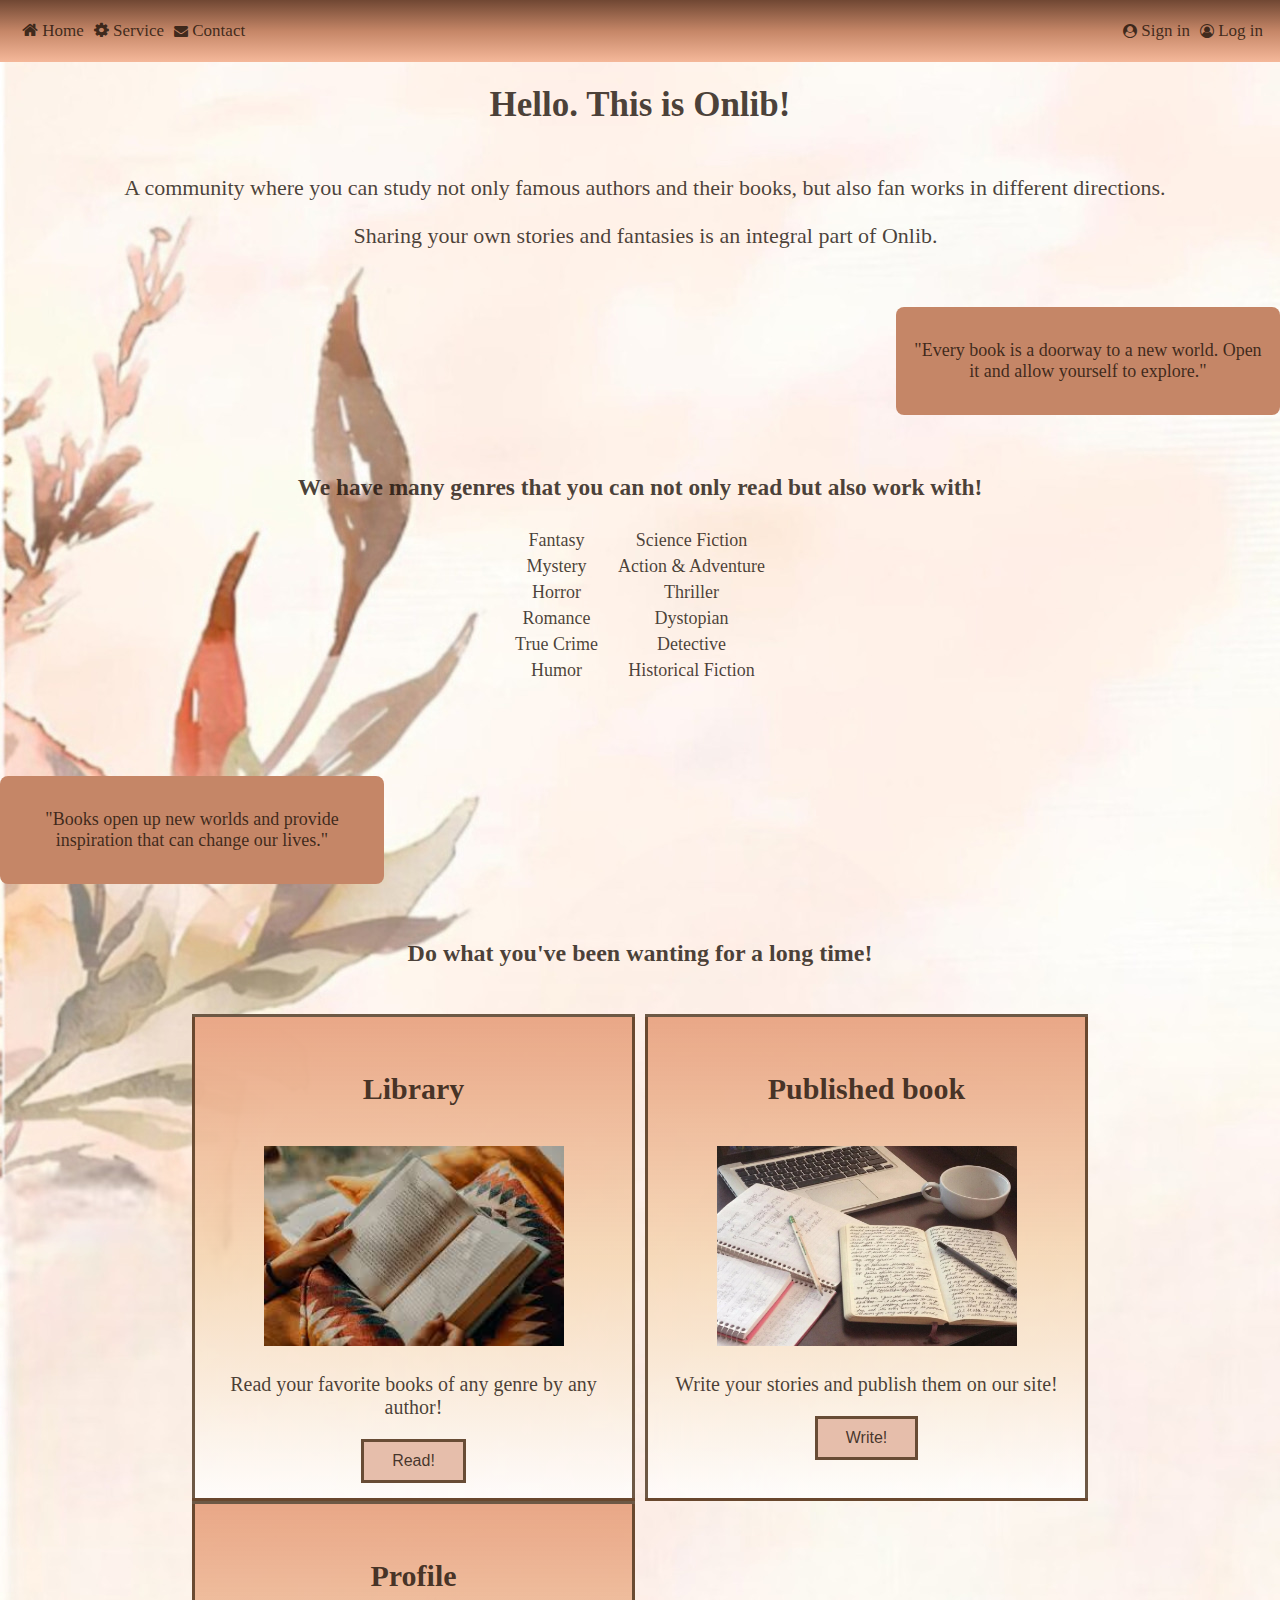
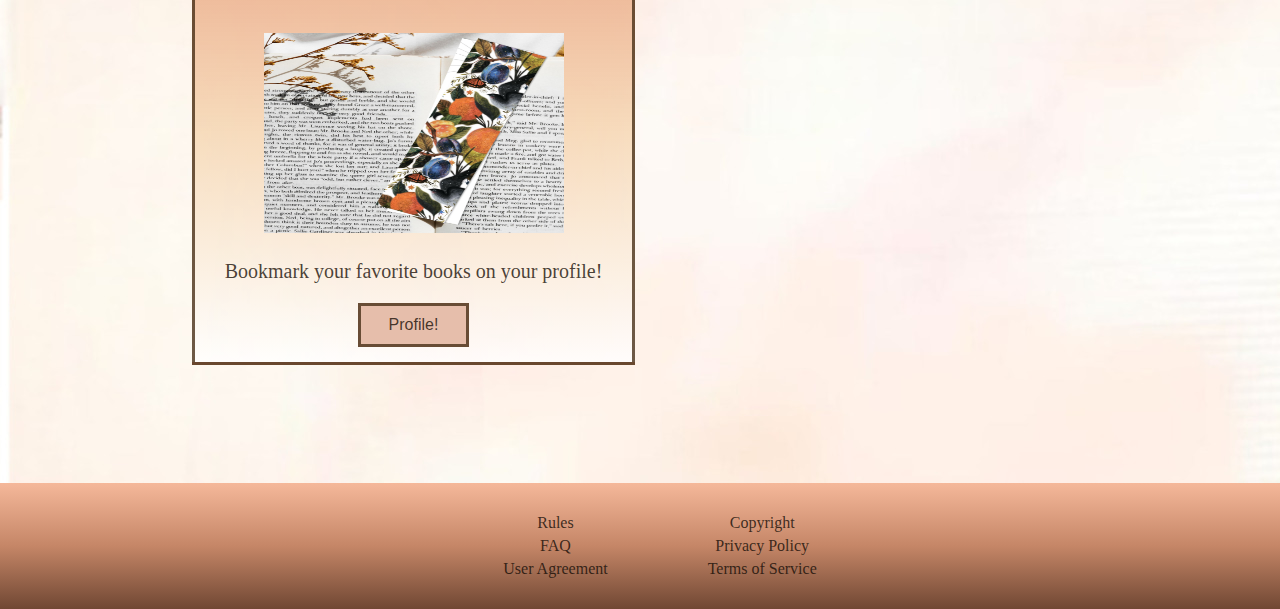
==== commit 48403e11: "Add files via upload" ====
--- a/html/index.html
+++ b/html/index.html
@@ -17,7 +17,6 @@
 <div class="navigation-bar" id="navigation">
     <div class="navbar">
         <p>&nbsp&nbsp</p>
-        <div class="logo"><img src="../Image/Logo.png" alt="Logo" width="25" height="25"></div> <!-- Logotips pa kreisi navigācijā -->
         <a class="active" href="#home"><i style="font-size:17px" class="fa">&#xf015;</i> Home</a> <!-- Saite uz kontaktu lapu -->
         <div class="dropdown"> <!-- Izveidojam nolaižamo sarakstu -->
             <p class="active"><i style="font: size 14px" class="fa">&#xf013;</i> Service</p> <!-- Aktīvā saite, kas parāda nolaižamā saraksta nosaukumu -->
--- a/css/Style.css
+++ b/css/Style.css
@@ -1,8 +1,15 @@
 body{
   background:url(../Image/background.jpg); /* Iestatām fona attēlu */
   margin:0; /* Noņemam noklusēto malu */
-}
-
+
+}
+
+/* Dzeš attelus kād ekrana izmers <= 500 */
+@media (max-width: 500px) {
+  .fa {
+   display: none !important; /* Inore citus noteikumus */
+  }
+}
 /* Navigācijas josla */
 .navigation-bar{
   display: flex; /* Flexbox izkārtojums navigācijai */
@@ -76,6 +83,7 @@
   color: rgba(241, 189, 141, 0.8); /* Teksta krāsa, kad pele tiek pārvilkta */
   transform: scale(1.2); /* Saites mērogošana uz augšu, kad pele ir virs tām */
 }
+
 
 /* Galvenais virsraksts un paragrāfi */
 .main_h{
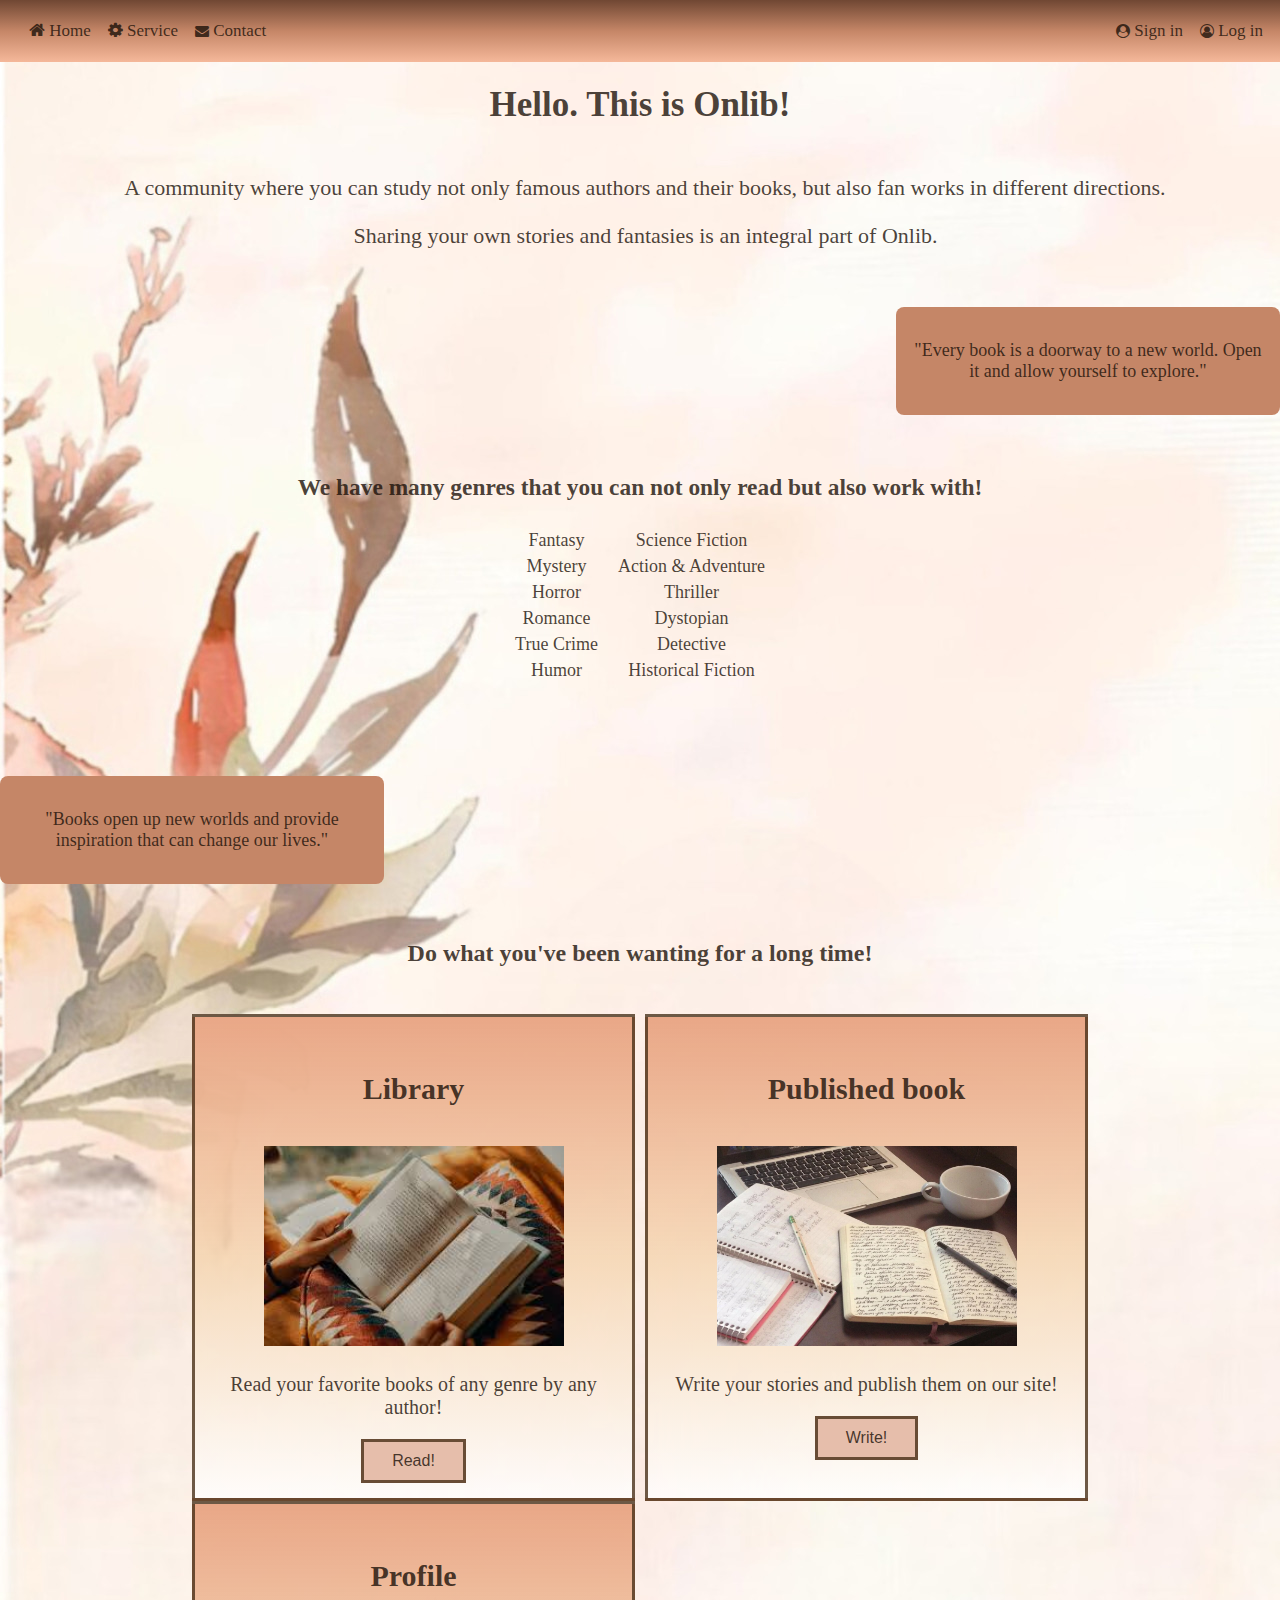
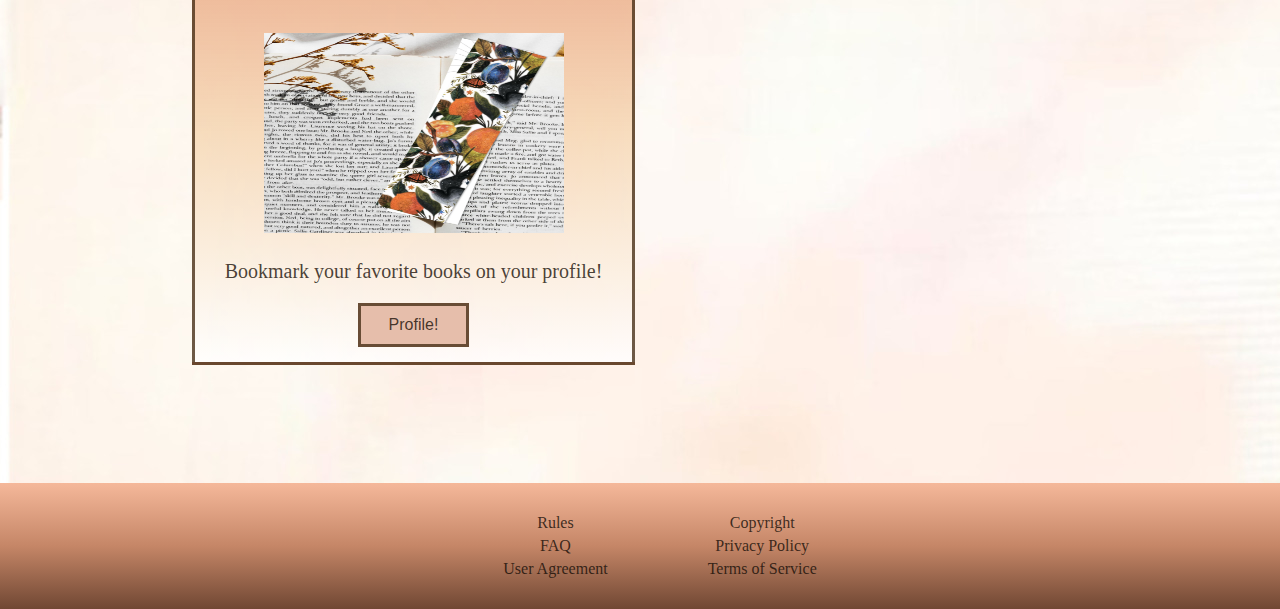
==== commit 1492aa53: "Add files via upload" ====
--- a/html/index.html
+++ b/html/index.html
@@ -17,13 +17,12 @@
 <div class="navigation-bar" id="navigation">
     <div class="navbar">
         <p>&nbsp&nbsp</p>
-        <a class="active" href="#home"><i style="font-size:17px" class="fa">&#xf015;</i> Home</a> <!-- Saite uz kontaktu lapu -->
+        <a class="active" href="../html/index.html"><i style="font-size:17px" class="fa">&#xf015;</i> Home</a> <!-- Saite uz kontaktu lapu -->
         <div class="dropdown"> <!-- Izveidojam nolaižamo sarakstu -->
             <p class="active"><i style="font: size 14px" class="fa">&#xf013;</i> Service</p> <!-- Aktīvā saite, kas parāda nolaižamā saraksta nosaukumu -->
             <div class="dropdown-content"> <!-- Nolaižamā satura konteiners -->
-                <a href="#libraryAccess">Library access</a> <!-- Saite uz bibliotēkas piekļuvi -->
-                <a href="#userAccounts">User accounts</a> <!-- Saite uz lietotāju kontiem -->
-                <a href="#Functionality">Functionality</a> <!-- Saite uz funkcionalitāti -->
+                <a href="../html/abou_us.html">About us</a> <!-- Saite uz bibliotēkas piekļuvi -->
+                <a href="../html/Functionality.html">Functionality</a> <!-- Saite uz funkcionalitāti -->
                 <a href="#Recommendations">Recommendations</a> <!-- Saite uz ieteikumiem -->
             </div>
         </div>
@@ -42,6 +41,9 @@
 <p class="main_paragraph">&nbsp Sharing your own stories and fantasies is an integral part of Onlib. </p> <!-- Ievada paragrāfs -->
 
 <br><br>
+
+
+
 
 <aside class="aside1">
     <p>"Every book is a doorway to a new world. Open it and allow yourself to explore."</p> <!-- Citāts par grāmatām -->
--- a/css/Style.css
+++ b/css/Style.css
@@ -2,6 +2,10 @@
   background:url(../Image/background.jpg); /* Iestatām fona attēlu */
   margin:0; /* Noņemam noklusēto malu */
 
+}
+.Other{
+  background:url(../Image/back.jpg); /* Iestatām fona attēlu */
+  margin:0; /* Noņemam noklusēto malu */
 }
 
 /* Dzeš attelus kād ekrana izmers <= 500 */
@@ -60,15 +64,19 @@
   color: rgba(26, 16, 8, 0.8); /*Teksta krāsa */
   text-align: center; /* Centrējam tekstu */
   text-decoration: none; /* Noņemam noklusēto teksta apakšsvītrojumu */
-  margin-left: 10px; /* Atstarpes starp saitēm */
+  margin-left: 17px; /* Atstarpes starp saitēm */
   font-size: 17px; /* Fonta izmērs navigācijas tekstam */
+  cursor: pointer;
+}
+.activeother{
+  .context-menu {cursor: context-menu;}
 }
 
 .active2{
   color: rgba(26, 16, 8, 0.8); /*Teksta krāsa */
   text-align: center; /* Centrējam tekstu */
   text-decoration: none; /* Noņemam noklusēto teksta apakšsvītrojumu */
-  margin-left: 10px; /* Atstarpes starp saitēm */
+  margin-left: 17px; /* Atstarpes starp saitēm */
   display: inline-block; /* Rindas bloks, lai pareizi rādītu atstarpi */
   justify-content: left; /* Teksta novietošana pa kreisi */
   font-size: 17px; /* Fonta izmērs navigācijas tekstam */
@@ -288,4 +296,32 @@
 .footer-links a:hover {
     color: rgba(241, 189, 141, 0.8); /* Teksta krāsa saitēm, kad pele tiek pārvilkta */
     transform: scale(1.2); /* Saites mērogošana uz augšu, kad pele ir virs tām */
+}
+
+/* AboutUs */
+
+.activeAbout{
+  color:rgba(20, 13, 7, 0.8);
+  font-size: 20px;
+  text-align: center;
+  margin-left:100px;
+  margin-right:100px;
+  position: relative;
+
+}
+@media (max-width: 550px) {
+  .activeAbout{
+  margin-left:auto;
+  margin-right:auto;
+  }
+}
+.linksFunct{
+  text-decoration: none;
+  color: #c58667;
+
+}
+
+.linksFunct:hover{
+  color: rgba(20, 13, 7, 0.8);
+  
 }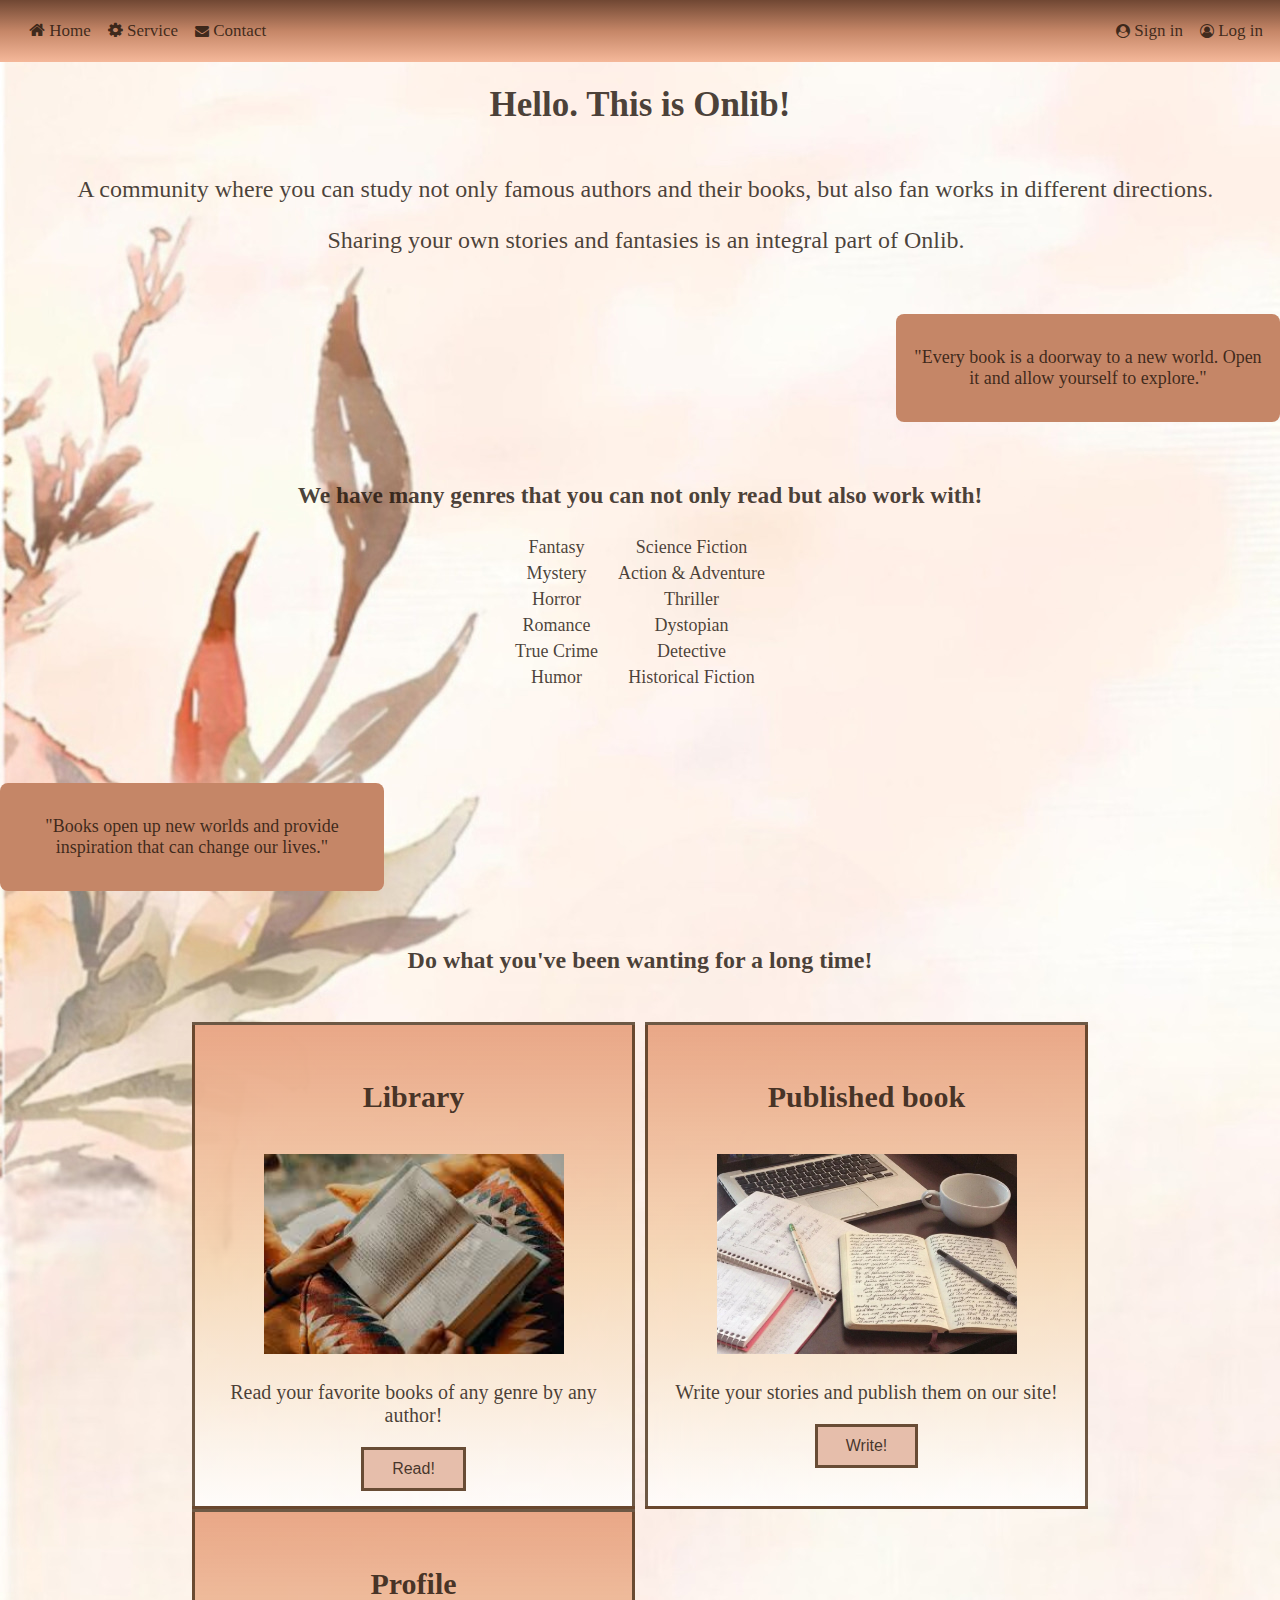
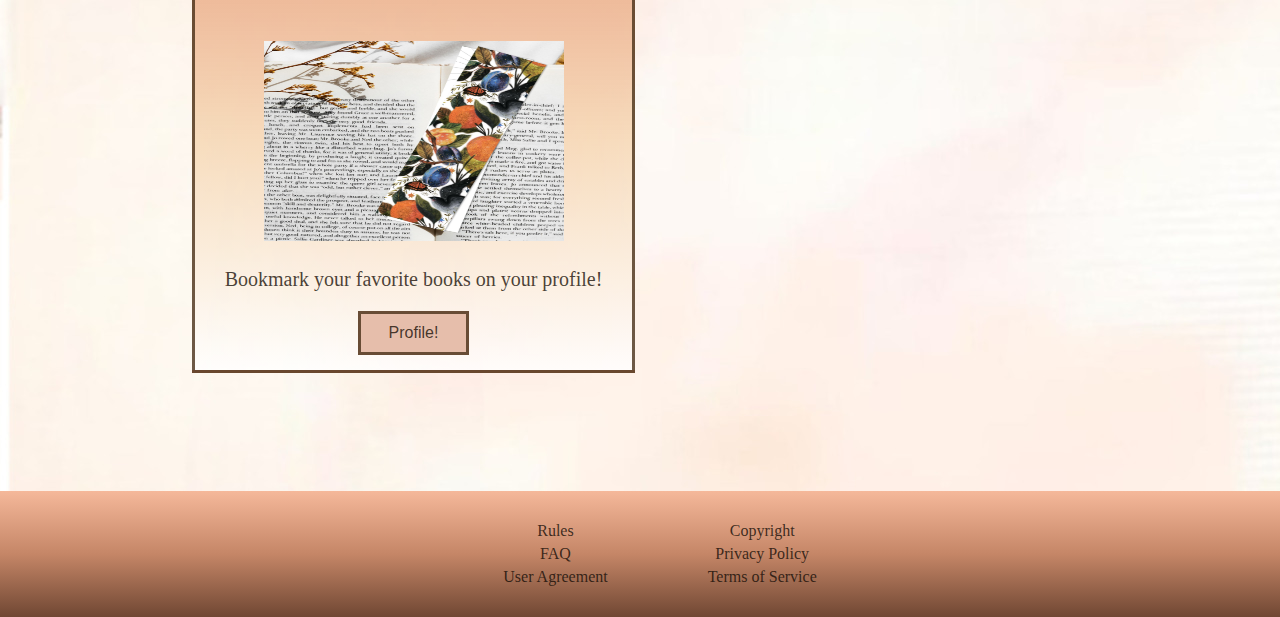
==== commit be4cdb6a: "Add files via upload" ====
--- a/html/index.html
+++ b/html/index.html
@@ -23,7 +23,6 @@
             <div class="dropdown-content"> <!-- Nolaižamā satura konteiners -->
                 <a href="../html/abou_us.html">About us</a> <!-- Saite uz bibliotēkas piekļuvi -->
                 <a href="../html/Functionality.html">Functionality</a> <!-- Saite uz funkcionalitāti -->
-                <a href="#Recommendations">Recommendations</a> <!-- Saite uz ieteikumiem -->
             </div>
         </div>
         
--- a/css/Style.css
+++ b/css/Style.css
@@ -102,7 +102,7 @@
 
 .main_paragraph{
   text-align: center; /* Centrējam tekstu */
-  font-size: 22px; /* Iestatām fonta izmēru paragrāfam */
+  font-size: 24px; /* Iestatām fonta izmēru paragrāfam */
   color: rgba(26, 16, 8, 0.8); /* Teksta krāsa */
   animation: gradientText 4s ease-in-out infinite; /* Gradienta teksta animācija */
 }
@@ -299,29 +299,28 @@
 }
 
 /* AboutUs */
-
-.activeAbout{
-  color:rgba(20, 13, 7, 0.8);
-  font-size: 20px;
-  text-align: center;
-  margin-left:100px;
-  margin-right:100px;
-  position: relative;
-
-}
+.activeOther {
+  color: rgba(20, 13, 7, 0.8); /* Iestata teksta krāsu ar caurspīdīgumu */
+  font-size: 22px; /* Iestata teksta izmēru */
+  text-align: center; /* Centrē tekstu */
+  margin-left: 100px; /* Piešķir kreiso malu */
+  margin-right: 100px; /* Piešķir labo malu */
+  position: relative; /* Relatīvais pozicionējums elementam */
+}
+
 @media (max-width: 550px) {
-  .activeAbout{
-  margin-left:auto;
-  margin-right:auto;
-  }
-}
-.linksFunct{
-  text-decoration: none;
-  color: #c58667;
-
-}
-
-.linksFunct:hover{
-  color: rgba(20, 13, 7, 0.8);
-  
+  .activeOther {
+    margin-left: auto; /* Pārslēdz kreiso malu uz automātisku, lai centrētu mazākos ekrānos */
+    margin-right: auto; /* Pārslēdz labo malu uz automātisku, lai centrētu mazākos ekrānos */
+  }
+}
+
+/* Functionality */
+.linksFunct {
+  text-decoration: none; /* Noņem teksta dekorāciju (piemēram, pasvītrojumu) */
+  color: #c58667; /* Iestata saites krāsu */
+}
+
+.linksFunct:hover {
+  color: rgba(20, 13, 7, 0.8); /* Maina saites krāsu pie peles uzveduma */
 }